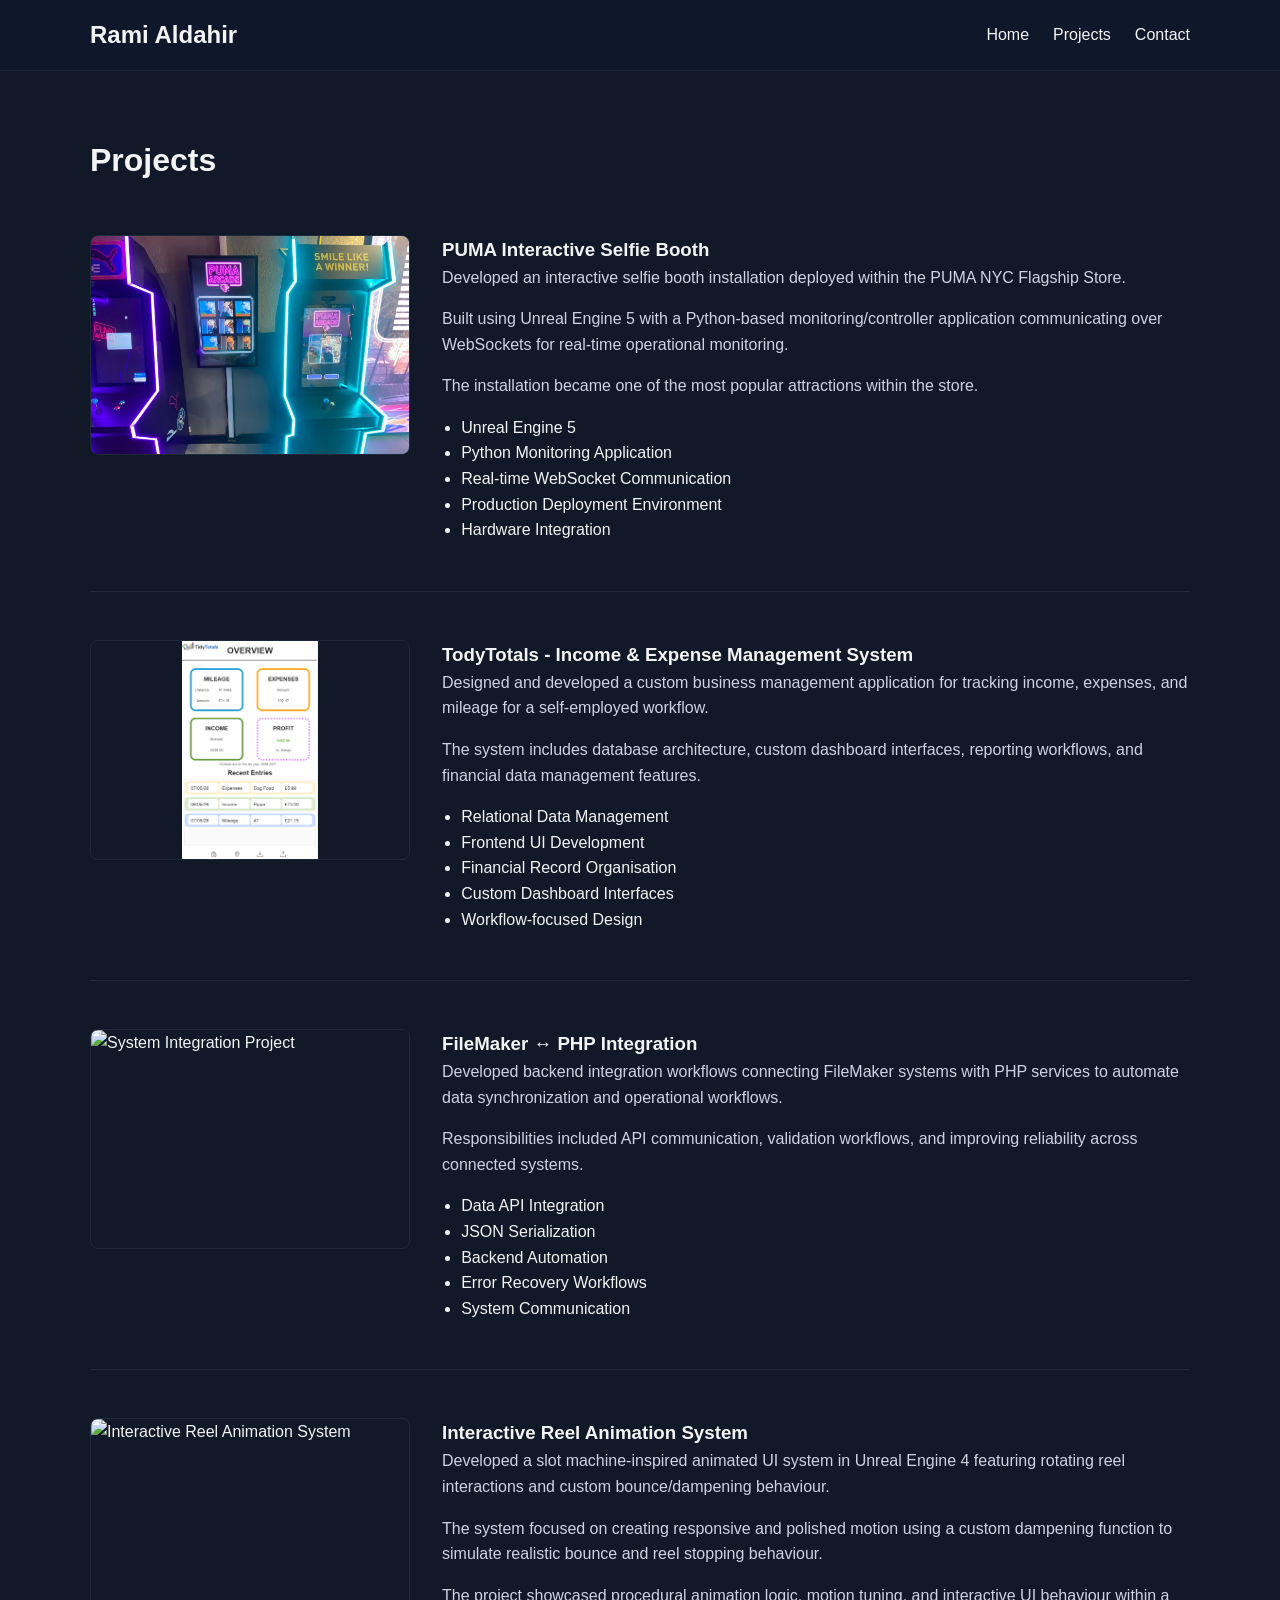
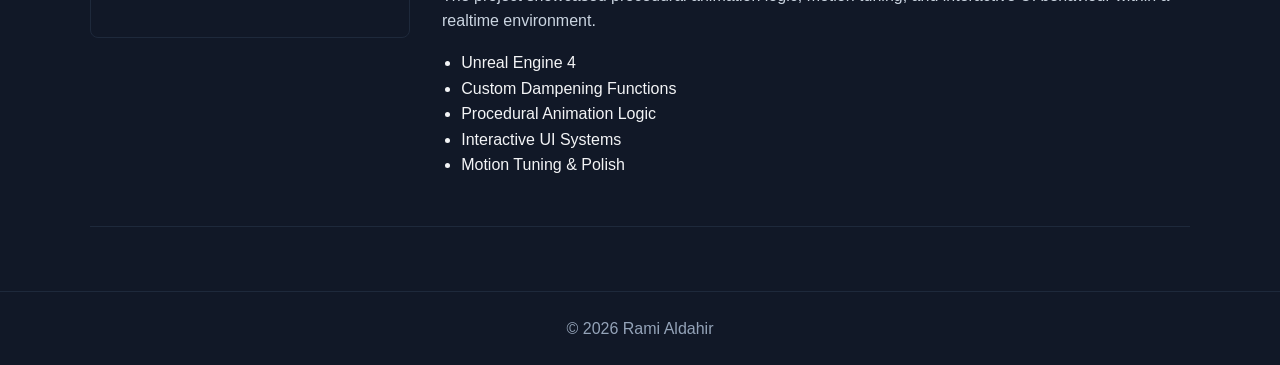
==== projects.html @ 9d865717 "Commit 2 Projects Page n stuff" ====
<!DOCTYPE html>
<html lang="en">
<head>
    <meta charset="UTF-8" />
    <meta name="viewport" content="width=device-width, initial-scale=1.0" />
    <title>Projects | Rami Aldahir</title>
    <link rel="stylesheet" href="style.css" />
</head>
<body>

<header>
    <div class="container nav-container">
        <h1 class="logo">Rami Aldahir</h1>

        <nav>
            <ul class="nav-links">
                <li><a href="index.html">Home</a></li>
                <li><a href="projects.html">Projects</a></li>
                <li><a href="index.html#contact">Contact</a></li>
            </ul>
        </nav>
    </div>
</header>

<main>

<section class="section">
    <div class="container">

        <h2>Projects</h2>

        <div class="project-detail" id="puma-project">

            <img src="images\NYC_SelfieBooth.jpeg" alt="PUMA Interactive Booth" />

            <div>
                <h3>PUMA Interactive Selfie Booth</h3>

                <p>
                    Developed an interactive selfie booth installation deployed within the
                    PUMA NYC Flagship Store.
                </p>

                <p>
                    Built using Unreal Engine 5 with a Python-based monitoring/controller
                    application communicating over WebSockets for real-time operational monitoring.
                </p>

                <p>
                    The installation became one of the most popular attractions within the store.
                </p>

                <ul>
                    <li>Unreal Engine 5</li>
                    <li>Python Monitoring Application</li>
                    <li>Real-time WebSocket Communication</li>
                    <li>Production Deployment Environment</li>
                    <li>Hardware Integration</li>
                </ul>
            </div>

        </div>

        <div class="project-detail" id="finance-project">

            <img class="contain-image" src="images\tidyTotals_dash.png" alt="Finance Management System" />

            <div>
                <h3>TodyTotals - Income & Expense Management System</h3>

                <p>
                    Designed and developed a custom business management application
                    for tracking income, expenses, and mileage for a self-employed workflow.
                </p>

                <p>
                    The system includes database architecture, custom dashboard interfaces,
                    reporting workflows, and financial data management features.
                </p>

                <ul>
                    <li>Relational Data Management</li>
                    <li>Frontend UI Development</li>
                    <li>Financial Record Organisation</li>
                    <li>Custom Dashboard Interfaces</li>
                    <li>Workflow-focused Design</li>
                </ul>
            </div>

        </div>

        <div class="project-detail" id="integration-project">

            <img src="images/integration.jpg" alt="System Integration Project" />

            <div>
                <h3>FileMaker ↔ PHP Integration</h3>

                <p>
                    Developed backend integration workflows connecting FileMaker systems
                    with PHP services to automate data synchronization and operational workflows.
                </p>

                <p>
                    Responsibilities included API communication, validation workflows,
                    and improving reliability across connected systems.
                </p>

                <ul>
                    <li>Data API Integration</li>
                    <li>JSON Serialization</li>
                    <li>Backend Automation</li>
                    <li>Error Recovery Workflows</li>
                    <li>System Communication</li>
                </ul>
            </div>

        </div>

        <div class="project-detail" id="reel-project">

            <img class="contain-image" src="images/slots.gif" alt="Interactive Reel Animation System" />

            <div>
                <h3>Interactive Reel Animation System</h3>

                <p>
                    Developed a slot machine-inspired animated UI system in Unreal Engine 4 featuring rotating reel interactions and custom bounce/dampening behaviour.
                </p>

                <p>
                    The system focused on creating responsive and polished motion using a custom dampening function to simulate realistic bounce and reel stopping behaviour.
                </p>

                <p>
                    The project showcased procedural animation logic, motion tuning, and interactive UI behaviour within a realtime environment.
                </p>

                <ul>
                    <li>Unreal Engine 4</li>
                    <li>Custom Dampening Functions</li>
                    <li>Procedural Animation Logic</li>
                    <li>Interactive UI Systems</li>
                    <li>Motion Tuning & Polish</li>
                </ul>
            </div>

        </div>

    </div>
</section>

</main>

<footer>
    <div class="container">
        <p>© 2026 Rami Aldahir</p>
    </div>
</footer>

<script src="script.js"></script>

</body>
</html>
---- style.css ----
* {
    margin: 0;
    padding: 0;
    box-sizing: border-box;
}

body {
    font-family: Arial, Helvetica, sans-serif;
    line-height: 1.6;
    background-color: #111827;
    color: #f3f4f6;
}

.container {
    width: 90%;
    max-width: 1100px;
    margin: 0 auto;
}
header {
    background-color: #0f172a;
    border-bottom: 1px solid #1e293b;
    position: sticky;
    top: 0;
}

.nav-container {
    display: flex;
    justify-content: space-between;
    align-items: center;
    padding: 1rem 0;
}

.logo {
    font-size: 1.5rem;
}

.nav-links {
    display: flex;
    list-style: none;
    gap: 1.5rem;
}

.nav-links a {
    color: #f3f4f6;
    text-decoration: none;
    transition: opacity 0.2s ease;
}

.nav-links a:hover {
    opacity: 0.7;
}

.hero {
    padding: 6rem 0;
    text-align: center;
}

.hero h2 {
    font-size: 2.5rem;
    margin-bottom: 1rem;
}

.hero p {
    max-width: 700px;
    margin: 0 auto 2rem;
    color: #cbd5e1;
}

.button {
    display: inline-block;
    padding: 0.8rem 1.5rem;
    background-color: #2563eb;
    color: white;
    text-decoration: none;
    border-radius: 6px;
}

.section {
    padding: 4rem 0;
}

.section h2 {
    margin-bottom: 1.5rem;
    font-size: 2rem;
}

.alt-section {
    background-color: #0f172a;
}

.project-grid {
    display: grid;
    grid-template-columns: repeat(auto-fit, minmax(250px, 1fr));
    gap: 1.5rem;
}

.project-card {
    background-color: #111827;
    border: 1px solid #1e293b;
    padding: 1.5rem;
    border-radius: 8px;
}

.project-card h3 {
    margin-bottom: 1rem;
}

.project-card p {
    margin-bottom: 1rem;
    color: #cbd5e1;
}

.project-card ul {
    padding-left: 1.2rem;
}

.skills-list {
    display: flex;
    flex-wrap: wrap;
    gap: 1rem;
}

.skills-list span {
    background-color: #1e293b;
    padding: 0.6rem 1rem;
    border-radius: 999px;
}

.contact-links {
    display: flex;
    gap: 1.5rem;
    margin-top: 1.5rem;
}

.contact-links a {
    color: #60a5fa;
    text-decoration: none;
}

footer {
    border-top: 1px solid #1e293b;
    padding: 1.5rem 0;
    text-align: center;
    color: #94a3b8;
}

.project-link {
    display: inline-block;
    margin-top: 1rem;
    color: #60a5fa;
    text-decoration: none;
    font-weight: bold;
}

.project-link:hover {
    opacity: 0.8;
}

.project-detail {
    display: grid;
    grid-template-columns: 320px 1fr;
    gap: 2rem;
    margin-top: 3rem;
    padding-bottom: 3rem;
    border-bottom: 1px solid #1e293b;
}

.project-detail img {
    width: 100%;
    height: 220px;
    object-fit: cover;
    border-radius: 8px;
    border: 1px solid #1e293b;
}

.contain-image {
    object-fit: contain !important;
}

.project-detail p {
    margin-bottom: 1rem;
    color: #cbd5e1;
}

.project-detail ul {
    padding-left: 1.2rem;
}

@media (max-width: 700px) {
    .project-detail {
        grid-template-columns: 1fr;
    }
}

@media (max-width: 700px) {
    .nav-container {
        flex-direction: column;
        gap: 1rem;
    }

    .nav-links {
        flex-wrap: wrap;
        justify-content: center;
    }

    .hero h2 {
        font-size: 2rem;
    }
}
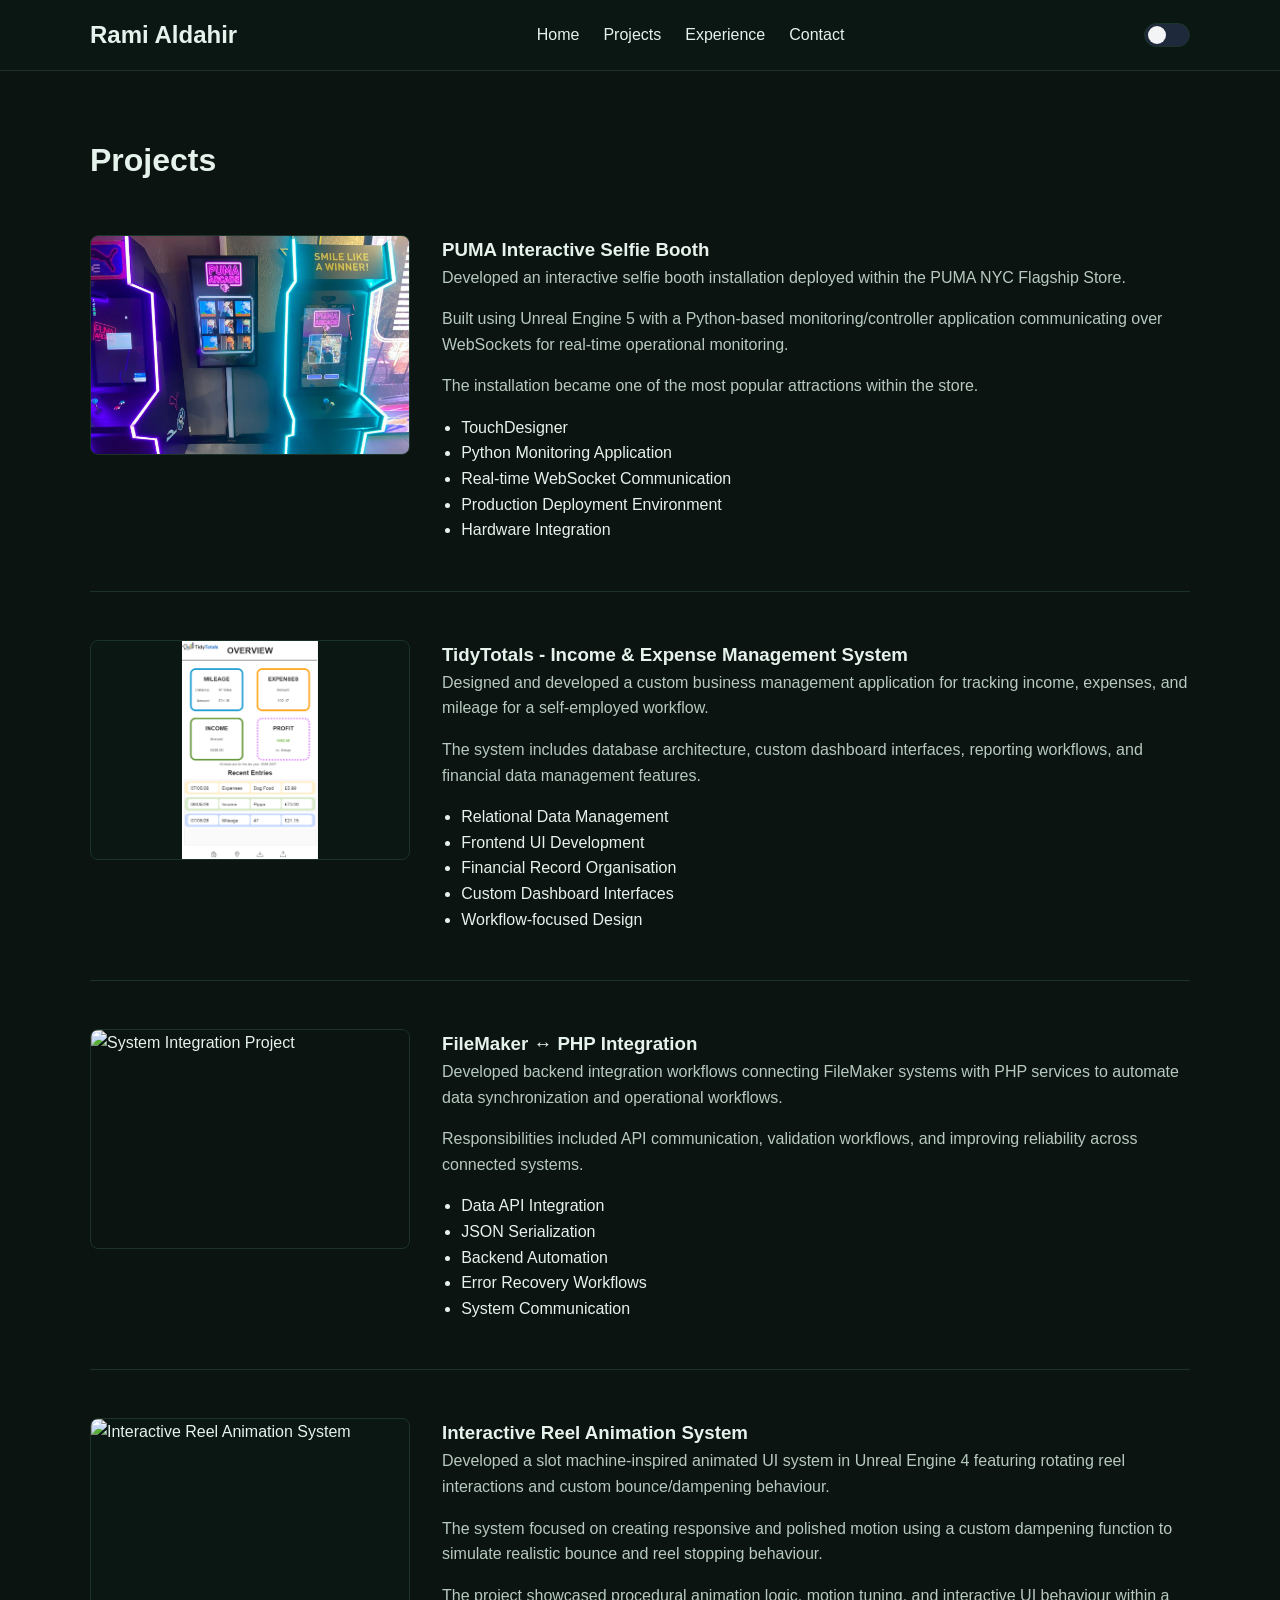
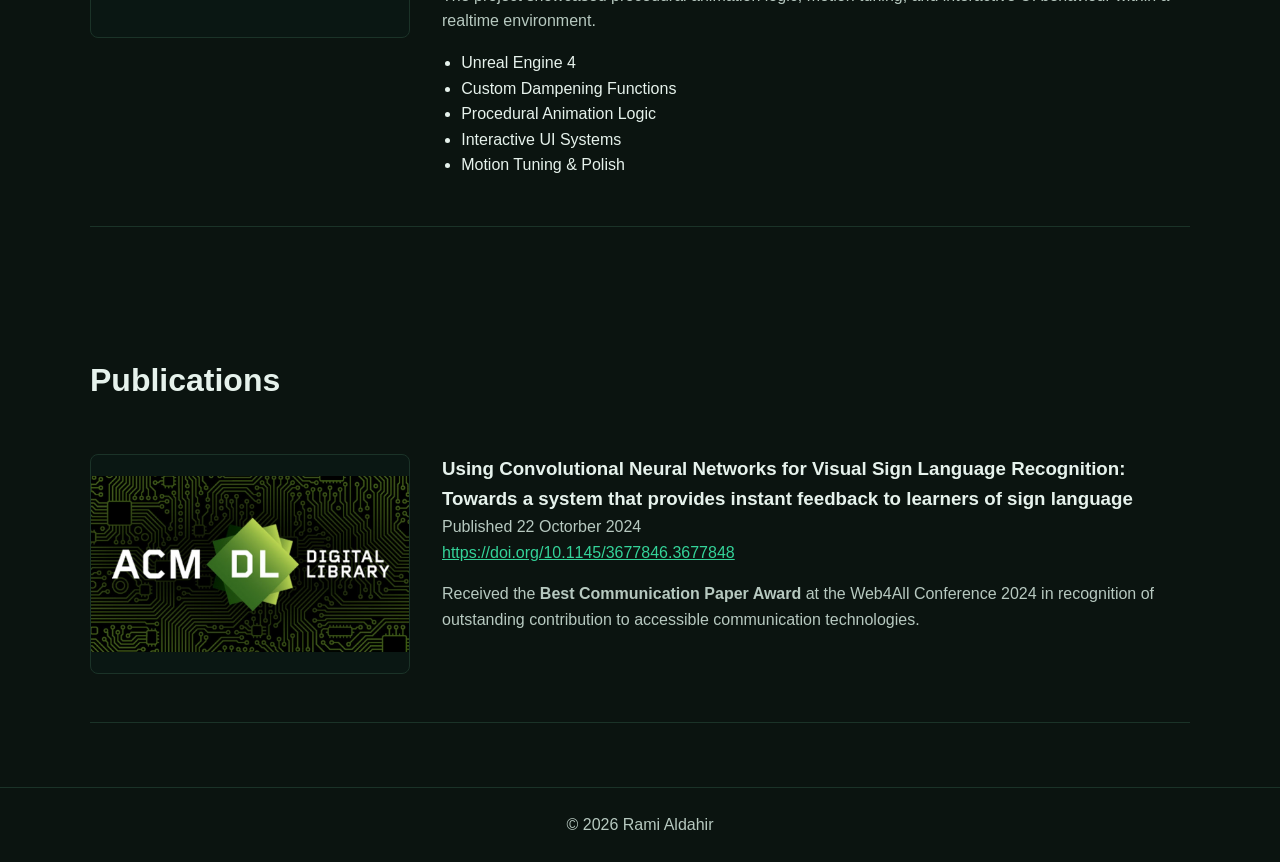
==== commit 8c16e433: "Green!" ====
--- a/projects.html
+++ b/projects.html
@@ -5,6 +5,15 @@
     <meta name="viewport" content="width=device-width, initial-scale=1.0" />
     <title>Projects | Rami Aldahir</title>
     <link rel="stylesheet" href="style.css" />
+    <script>
+        (function () {
+            const savedTheme = localStorage.getItem("theme");
+
+            if (savedTheme === "light") {
+                document.documentElement.classList.add("light");
+            }
+        })();
+    </script>
 </head>
 <body>
 
@@ -16,9 +25,14 @@
             <ul class="nav-links">
                 <li><a href="index.html">Home</a></li>
                 <li><a href="projects.html">Projects</a></li>
+                <li><a href="index.html#experience">Experience</a></li>
                 <li><a href="index.html#contact">Contact</a></li>
             </ul>
         </nav>
+        <label class="theme-switch">
+            <input type="checkbox" id="themeToggle">
+            <span class="slider"></span>
+        </label>
     </div>
 </header>
 
@@ -51,7 +65,7 @@
                 </p>
 
                 <ul>
-                    <li>Unreal Engine 5</li>
+                    <li>TouchDesigner</li>
                     <li>Python Monitoring Application</li>
                     <li>Real-time WebSocket Communication</li>
                     <li>Production Deployment Environment</li>
@@ -66,7 +80,7 @@
             <img class="contain-image" src="images\tidyTotals_dash.png" alt="Finance Management System" />
 
             <div>
-                <h3>TodyTotals - Income & Expense Management System</h3>
+                <h3>TidyTotals - Income & Expense Management System</h3>
 
                 <p>
                     Designed and developed a custom business management application
@@ -150,6 +164,35 @@
     </div>
 </section>
 
+<section class="section">
+    <div class="container">
+
+        <h2>Publications</h2>
+
+        <div class="project-detail" id="publication">
+
+            <img class="contain-image" src="images\acm_logo.png" alt="Finance Management System" />
+
+            <div>
+                <h3>Using Convolutional Neural Networks for Visual Sign Language Recognition: Towards a system that provides instant feedback to learners of sign language</h3>
+
+                <p>
+                    Published 22 Octorber 2024
+                    <br>
+                    <a class="publication" href="https://doi.org/10.1145/3677846.3677848" target="_blank">https://doi.org/10.1145/3677846.3677848</a>
+                </p>
+
+                <p>
+                    Received the <strong>Best Communication Paper Award</strong> at the Web4All Conference 2024 in recognition of outstanding contribution to accessible communication technologies.
+                </p>
+
+            </div>
+
+        </div>
+
+    </div>
+</section>
+
 </main>
 
 <footer>
--- a/style.css
+++ b/style.css
@@ -1,3 +1,38 @@
+:root {
+    /* Dark mode (deep green/tech aesthetic) */
+    --bg: #0b1410;
+    --text: #e6f2ec;
+    --muted: #b7c9c0;
+
+    --card: #0f1f18;
+    --header: #0a1713;
+
+    --border: #1b3328;
+
+    --accent: #16a34a;
+    --accent-soft: #34d399;
+
+    --skill-bg: #152a21;
+}
+
+/* LIGHT MODE */
+html.light {
+    --bg: #f1f7f4;
+    --text: #0f1f18;
+    --muted: #3f5a4d;
+
+    --card: #ffffff;
+    --header: #ffffff;
+
+    --border: #d6e3dc;
+
+    --accent: #16a34a;
+    --accent-soft: #16a34a;
+
+    --skill-bg: #e3efe8;
+}
+
+/* GLOBAL RESET */
 * {
     margin: 0;
     padding: 0;
@@ -7,20 +42,26 @@
 body {
     font-family: Arial, Helvetica, sans-serif;
     line-height: 1.6;
-    background-color: #111827;
-    color: #f3f4f6;
-}
-
+    background-color: var(--bg);
+    color: var(--text);
+    transition: background-color 0.3s ease, color 0.3s ease;
+}
+
+/* CONTAINER */
 .container {
     width: 90%;
     max-width: 1100px;
     margin: 0 auto;
 }
+
+/* HEADER */
 header {
-    background-color: #0f172a;
-    border-bottom: 1px solid #1e293b;
+    background-color: var(--header);
+    border-bottom: 1px solid var(--border);
     position: sticky;
     top: 0;
+    z-index: 100;
+    transition: background-color 0.3s ease;
 }
 
 .nav-container {
@@ -34,6 +75,7 @@
     font-size: 1.5rem;
 }
 
+/* NAV */
 .nav-links {
     display: flex;
     list-style: none;
@@ -41,7 +83,7 @@
 }
 
 .nav-links a {
-    color: #f3f4f6;
+    color: var(--text);
     text-decoration: none;
     transition: opacity 0.2s ease;
 }
@@ -50,6 +92,7 @@
     opacity: 0.7;
 }
 
+/* HERO */
 .hero {
     padding: 6rem 0;
     text-align: center;
@@ -63,18 +106,20 @@
 .hero p {
     max-width: 700px;
     margin: 0 auto 2rem;
-    color: #cbd5e1;
-}
-
+    color: var(--muted);
+}
+
+/* BUTTON */
 .button {
     display: inline-block;
     padding: 0.8rem 1.5rem;
-    background-color: #2563eb;
+    background-color: var(--accent);
     color: white;
     text-decoration: none;
     border-radius: 6px;
 }
 
+/* SECTIONS */
 .section {
     padding: 4rem 0;
 }
@@ -85,18 +130,20 @@
 }
 
 .alt-section {
-    background-color: #0f172a;
-}
-
+    background-color: var(--header);
+}
+
+/* PROJECT GRID */
 .project-grid {
     display: grid;
     grid-template-columns: repeat(auto-fit, minmax(250px, 1fr));
     gap: 1.5rem;
 }
 
+/* PROJECT CARD */
 .project-card {
-    background-color: #111827;
-    border: 1px solid #1e293b;
+    background-color: var(--card);
+    border: 1px solid var(--border);
     padding: 1.5rem;
     border-radius: 8px;
 }
@@ -107,47 +154,18 @@
 
 .project-card p {
     margin-bottom: 1rem;
-    color: #cbd5e1;
+    color: var(--muted);
 }
 
 .project-card ul {
     padding-left: 1.2rem;
 }
 
-.skills-list {
-    display: flex;
-    flex-wrap: wrap;
-    gap: 1rem;
-}
-
-.skills-list span {
-    background-color: #1e293b;
-    padding: 0.6rem 1rem;
-    border-radius: 999px;
-}
-
-.contact-links {
-    display: flex;
-    gap: 1.5rem;
-    margin-top: 1.5rem;
-}
-
-.contact-links a {
-    color: #60a5fa;
-    text-decoration: none;
-}
-
-footer {
-    border-top: 1px solid #1e293b;
-    padding: 1.5rem 0;
-    text-align: center;
-    color: #94a3b8;
-}
-
+/* PROJECT LINK */
 .project-link {
     display: inline-block;
     margin-top: 1rem;
-    color: #60a5fa;
+    color: var(--accent-soft);
     text-decoration: none;
     font-weight: bold;
 }
@@ -156,13 +174,14 @@
     opacity: 0.8;
 }
 
+/* PROJECT DETAIL PAGE */
 .project-detail {
     display: grid;
     grid-template-columns: 320px 1fr;
     gap: 2rem;
     margin-top: 3rem;
     padding-bottom: 3rem;
-    border-bottom: 1px solid #1e293b;
+    border-bottom: 1px solid var(--border);
 }
 
 .project-detail img {
@@ -170,29 +189,118 @@
     height: 220px;
     object-fit: cover;
     border-radius: 8px;
-    border: 1px solid #1e293b;
-}
-
+    border: 1px solid var(--border);
+}
+
+.project-detail p {
+    margin-bottom: 1rem;
+    color: var(--muted);
+}
+
+.project-detail ul {
+    padding-left: 1.2rem;
+}
+
+/* FORCE CONTAIN IMAGE (GIF FIX) */
 .contain-image {
     object-fit: contain !important;
-}
-
-.project-detail p {
-    margin-bottom: 1rem;
-    color: #cbd5e1;
-}
-
-.project-detail ul {
-    padding-left: 1.2rem;
-}
-
+    background-color: var(--header);
+}
+
+/* PUBLICATION LINK */
+.publication {
+    color: var(--accent-soft);
+}
+
+/* SKILLS */
+.skills-list {
+    display: flex;
+    flex-wrap: wrap;
+    gap: 1rem;
+}
+
+.skills-list span {
+    background-color: var(--skill-bg);
+    padding: 0.6rem 1rem;
+    border-radius: 999px;
+}
+
+/* CONTACT */
+.contact-links {
+    display: flex;
+    gap: 1.5rem;
+    margin-top: 1.5rem;
+}
+
+.contact-links a {
+    color: var(--accent-soft);
+    text-decoration: none;
+}
+
+.theme-switch {
+    position: relative;
+    display: inline-block;
+    width: 46px;
+    height: 24px;
+}
+
+/* Hide checkbox */
+.theme-switch input {
+    opacity: 0;
+    width: 0;
+    height: 0;
+}
+
+/* Track */
+.slider {
+    position: absolute;
+    cursor: pointer;
+    top: 0;
+    left: 0;
+    right: 0;
+    bottom: 0;
+    background-color: #1e293b;
+    /* transition: 0.1s; */
+    border-radius: 34px;
+    border: 1px solid var(--border);
+}
+
+/* Knob */
+.slider:before {
+    position: absolute;
+    content: "";
+    height: 18px;
+    width: 18px;
+    left: 3px;
+    bottom: 2.5px;
+    background-color: #f3f4f6;
+    transition: 0.3s;
+    border-radius: 50%;
+}
+
+/* Checked state */
+.theme-switch input:checked + .slider {
+    background-color: #34d399;
+}
+
+.theme-switch input:checked + .slider:before {
+    transform: translateX(22px);
+}
+
+/* FOOTER */
+footer {
+    border-top: 1px solid var(--border);
+    padding: 1.5rem 0;
+    text-align: center;
+    color: var(--muted);
+}
+
+/* RESPONSIVE */
 @media (max-width: 700px) {
     .project-detail {
         grid-template-columns: 1fr;
     }
-}
-
-@media (max-width: 700px) {
+
     .nav-container {
         flex-direction: column;
         gap: 1rem;
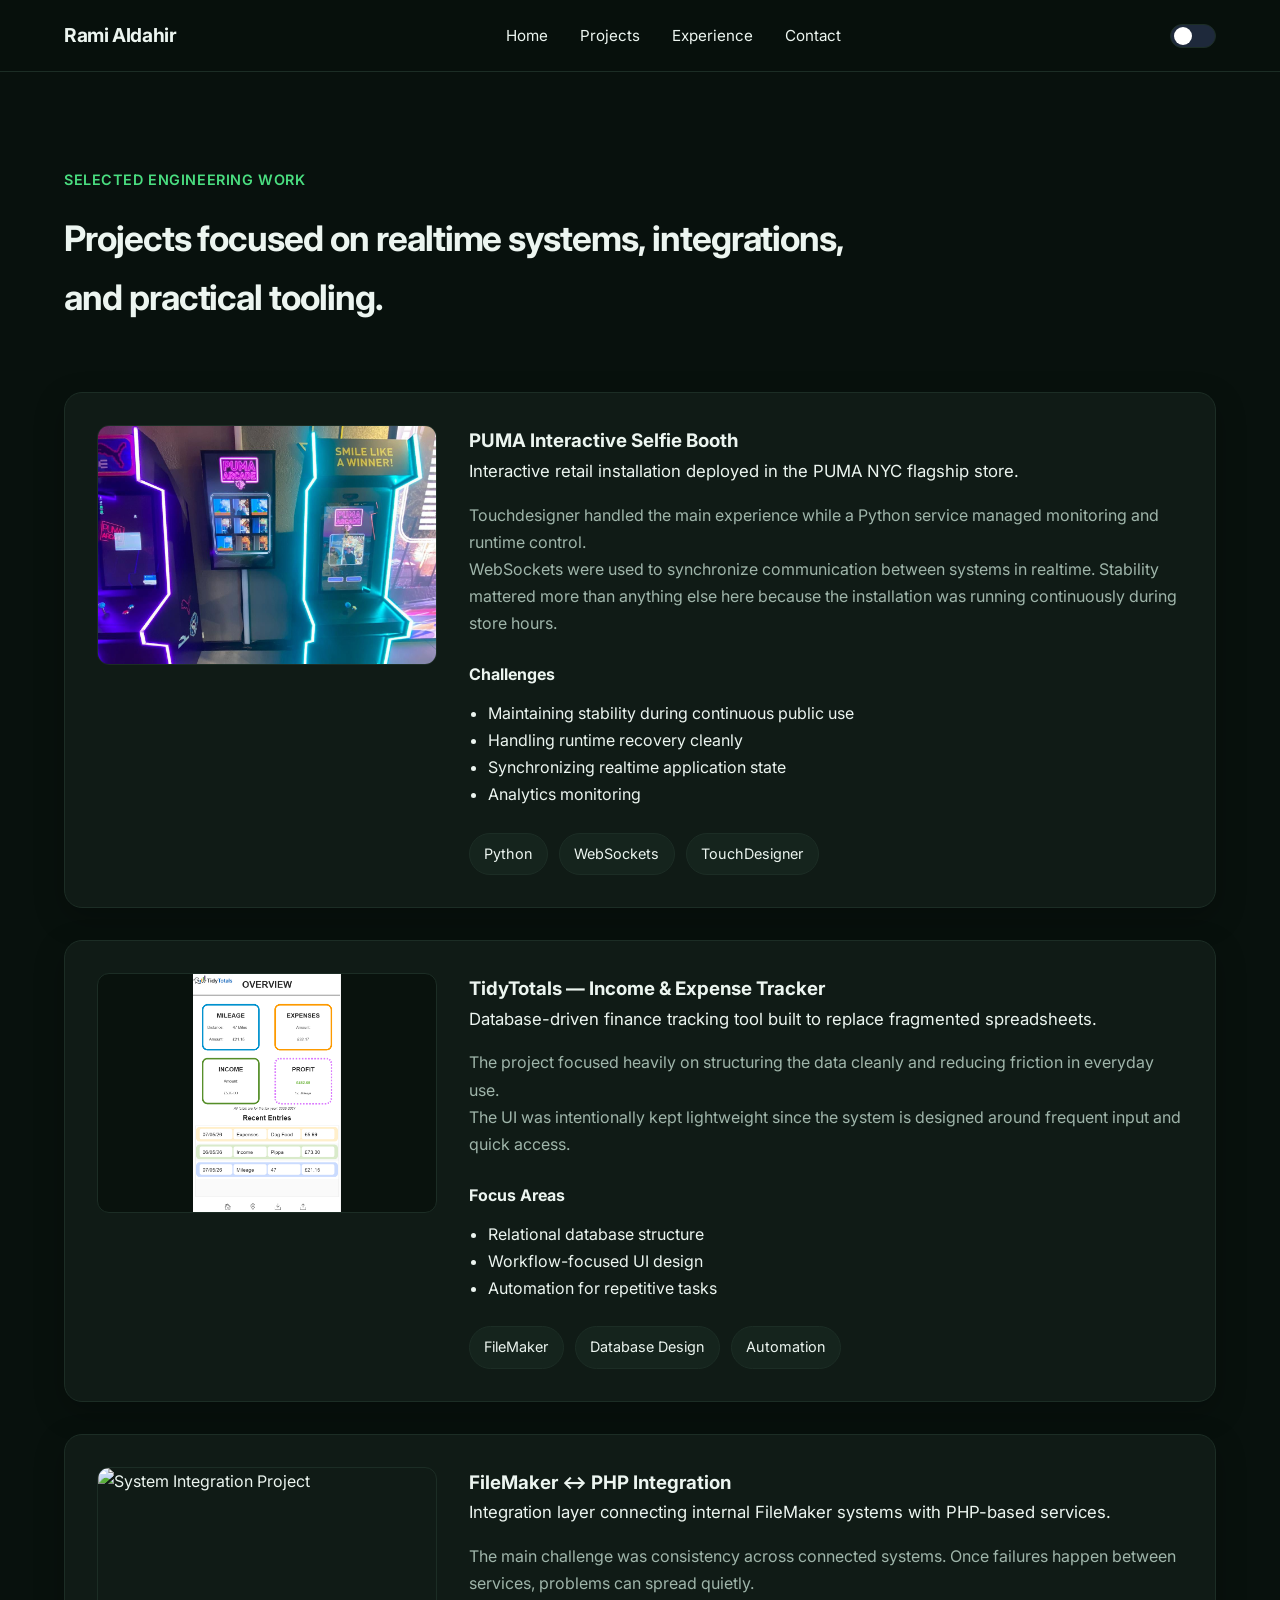
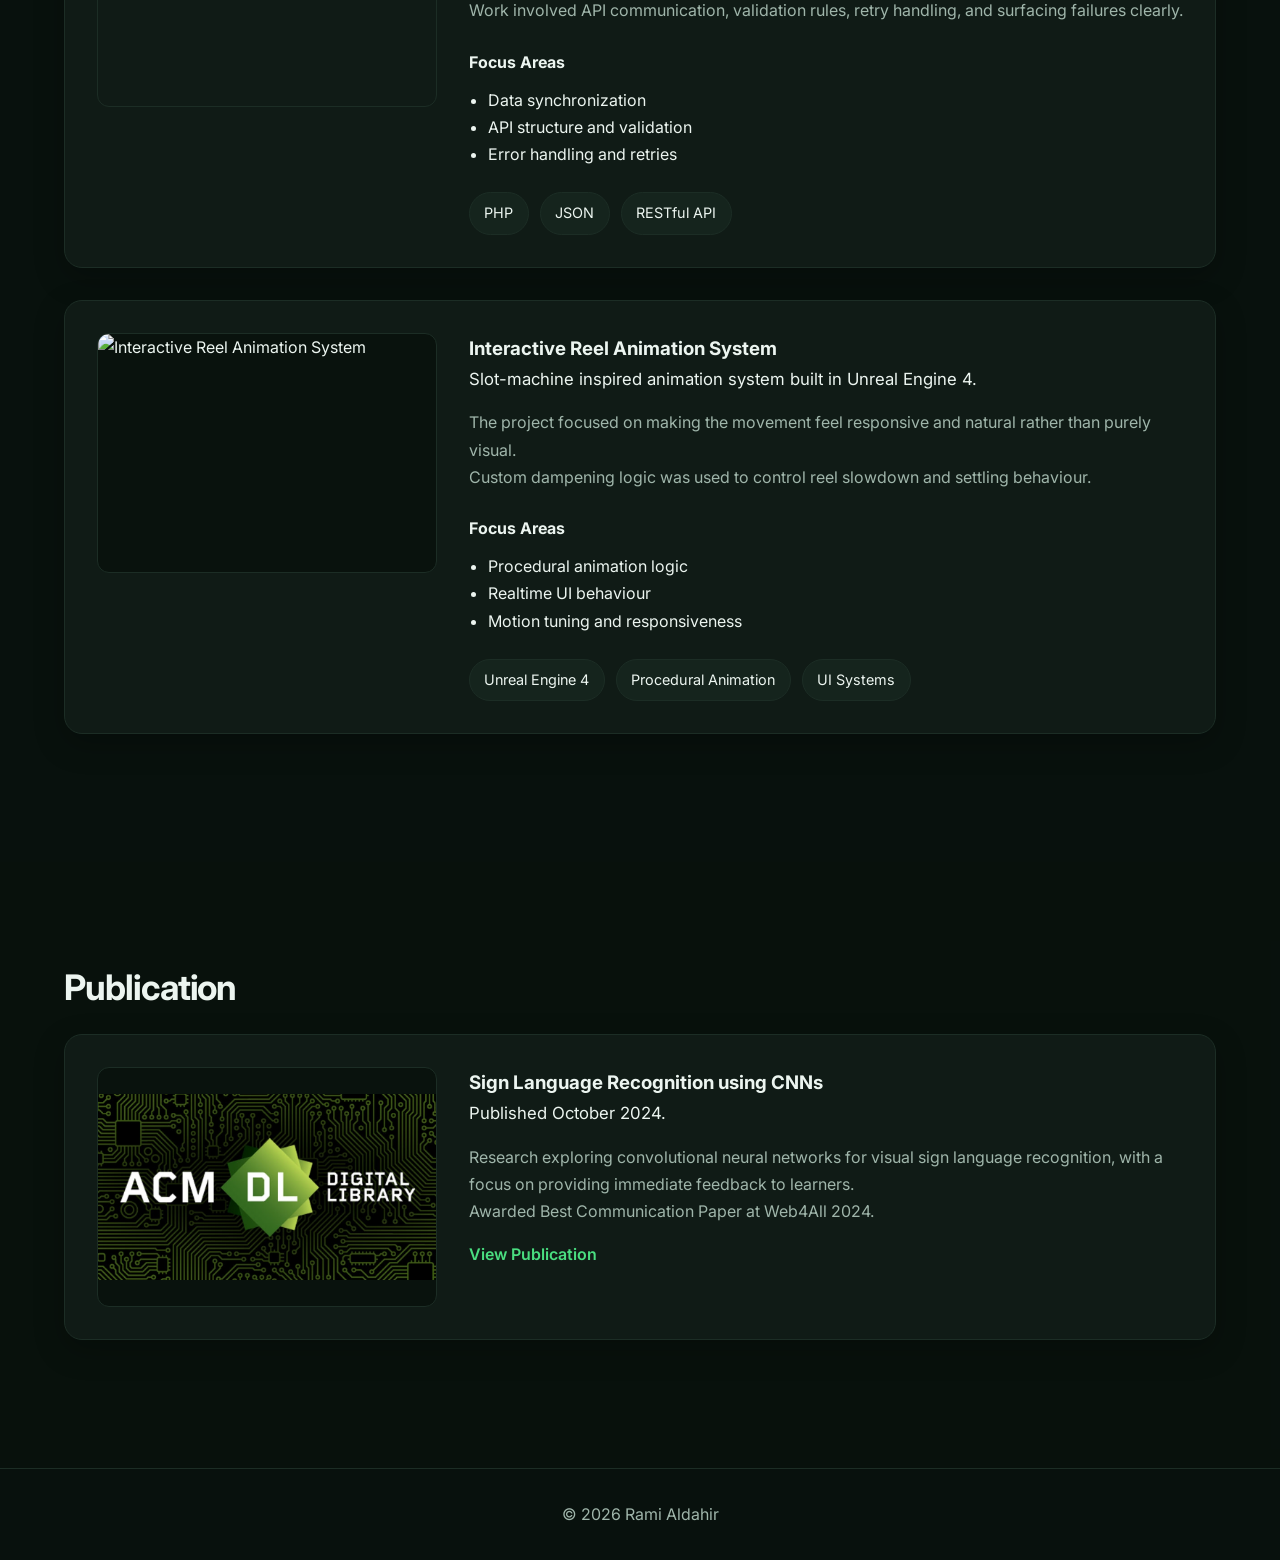
==== commit eb57f69f: "V3 Refined look of the pages based on Lunas feedback. Edited some text. Added image for PHP<-> FM (c" ====
--- a/projects.html
+++ b/projects.html
@@ -3,8 +3,15 @@
 <head>
     <meta charset="UTF-8" />
     <meta name="viewport" content="width=device-width, initial-scale=1.0" />
+
     <title>Projects | Rami Aldahir</title>
+
+    <link rel="preconnect" href="https://fonts.googleapis.com">
+    <link rel="preconnect" href="https://fonts.gstatic.com" crossorigin>
+    <link href="https://fonts.googleapis.com/css2?family=Inter:wght@400;500;600;700;800&display=swap" rel="stylesheet">
+
     <link rel="stylesheet" href="style.css" />
+
     <script>
         (function () {
             const savedTheme = localStorage.getItem("theme");
@@ -15,10 +22,12 @@
         })();
     </script>
 </head>
+
 <body>
 
 <header>
     <div class="container nav-container">
+
         <h1 class="logo">Rami Aldahir</h1>
 
         <nav>
@@ -29,10 +38,12 @@
                 <li><a href="index.html#contact">Contact</a></li>
             </ul>
         </nav>
+
         <label class="theme-switch">
             <input type="checkbox" id="themeToggle">
             <span class="slider"></span>
         </label>
+
     </div>
 </header>
 
@@ -41,96 +52,141 @@
 <section class="section">
     <div class="container">
 
-        <h2>Projects</h2>
-
+        <div class="projects-hero">
+            <p class="hero-tag">Selected Engineering Work</p>
+
+            <h2>
+                Projects focused on realtime systems,
+                integrations, and practical tooling.
+            </h2>
+        </div>
+
+        <!-- PUMA -->
         <div class="project-detail" id="puma-project">
 
-            <img src="images\NYC_SelfieBooth.jpeg" alt="PUMA Interactive Booth" />
+            <img src="images/NYC_SelfieBooth.jpeg" alt="PUMA Interactive Booth" />
 
             <div>
                 <h3>PUMA Interactive Selfie Booth</h3>
 
-                <p>
-                    Developed an interactive selfie booth installation deployed within the
-                    PUMA NYC Flagship Store.
-                </p>
-
-                <p>
-                    Built using Unreal Engine 5 with a Python-based monitoring/controller
-                    application communicating over WebSockets for real-time operational monitoring.
-                </p>
-
-                <p>
-                    The installation became one of the most popular attractions within the store.
-                </p>
-
-                <ul>
-                    <li>TouchDesigner</li>
-                    <li>Python Monitoring Application</li>
-                    <li>Real-time WebSocket Communication</li>
-                    <li>Production Deployment Environment</li>
-                    <li>Hardware Integration</li>
-                </ul>
-            </div>
-
-        </div>
-
+                <p class="project-summary">
+                    Interactive retail installation deployed in the PUMA NYC flagship store.
+                </p>
+
+                <p>
+                    Touchdesigner handled the main experience while a Python service
+                    managed monitoring and runtime control.
+                </p>
+
+                <p>
+                    WebSockets were used to synchronize communication between systems in realtime.
+                    Stability mattered more than anything else here because the installation
+                    was running continuously during store hours.
+                </p>
+
+                <div class="detail-block">
+                    <h4>Challenges</h4>
+
+                    <ul>
+                        <li>Maintaining stability during continuous public use</li>
+                        <li>Handling runtime recovery cleanly</li>
+                        <li>Synchronizing realtime application state</li>
+                        <li>Analytics monitoring</li>
+                    </ul>
+                </div>
+
+                <div class="tech-list detail-tech-list">
+                    <span>Python</span>
+                    <span>WebSockets</span>
+                    <span>TouchDesigner</span>
+                </div>
+            </div>
+
+        </div>
+
+        <!-- FINANCE -->
         <div class="project-detail" id="finance-project">
 
-            <img class="contain-image" src="images\tidyTotals_dash.png" alt="Finance Management System" />
-
-            <div>
-                <h3>TidyTotals - Income & Expense Management System</h3>
-
-                <p>
-                    Designed and developed a custom business management application
-                    for tracking income, expenses, and mileage for a self-employed workflow.
-                </p>
-
-                <p>
-                    The system includes database architecture, custom dashboard interfaces,
-                    reporting workflows, and financial data management features.
-                </p>
-
-                <ul>
-                    <li>Relational Data Management</li>
-                    <li>Frontend UI Development</li>
-                    <li>Financial Record Organisation</li>
-                    <li>Custom Dashboard Interfaces</li>
-                    <li>Workflow-focused Design</li>
-                </ul>
-            </div>
-
-        </div>
-
+            <img class="contain-image" src="images/tidyTotals_dash.png" alt="Finance Management System" />
+
+            <div>
+                <h3>TidyTotals — Income & Expense Tracker</h3>
+
+                <p class="project-summary">
+                    Database-driven finance tracking tool built to replace fragmented spreadsheets.
+                </p>
+
+                <p>
+                    The project focused heavily on structuring the data cleanly and reducing friction
+                    in everyday use.
+                </p>
+
+                <p>
+                    The UI was intentionally kept lightweight since the system is designed around
+                    frequent input and quick access.
+                </p>
+
+                <div class="detail-block">
+                    <h4>Focus Areas</h4>
+
+                    <ul>
+                        <li>Relational database structure</li>
+                        <li>Workflow-focused UI design</li>
+                        <li>Automation for repetitive tasks</li>
+                    </ul>
+                </div>
+
+                <div class="tech-list detail-tech-list">
+                    <span>FileMaker</span>
+                    <span>Database Design</span>
+                    <span>Automation</span>
+                </div>
+            </div>
+
+        </div>
+
+        <!-- INTEGRATION -->
         <div class="project-detail" id="integration-project">
 
-            <img src="images/integration.jpg" alt="System Integration Project" />
+            <img src="images/FM-PHP.jpg" alt="System Integration Project" />
 
             <div>
                 <h3>FileMaker ↔ PHP Integration</h3>
 
-                <p>
-                    Developed backend integration workflows connecting FileMaker systems
-                    with PHP services to automate data synchronization and operational workflows.
-                </p>
-
-                <p>
-                    Responsibilities included API communication, validation workflows,
-                    and improving reliability across connected systems.
-                </p>
-
-                <ul>
-                    <li>Data API Integration</li>
-                    <li>JSON Serialization</li>
-                    <li>Backend Automation</li>
-                    <li>Error Recovery Workflows</li>
-                    <li>System Communication</li>
-                </ul>
-            </div>
-
-        </div>
-
+                <p class="project-summary">
+                    Integration layer connecting internal FileMaker systems with PHP-based services.
+                </p>
+
+                <p>
+                    The main challenge was consistency across connected systems.
+                    Once failures happen between services, problems can spread quietly.
+                </p>
+
+                <p>
+                    Work involved API communication, validation rules,
+                    retry handling, and surfacing failures clearly.
+                </p>
+
+                <div class="detail-block">
+                    <h4>Focus Areas</h4>
+
+                    <ul>
+                        <li>Data synchronization</li>
+                        <li>API structure and validation</li>
+                        <li>Error handling and retries</li>
+                    </ul>
+                </div>
+
+                <div class="tech-list detail-tech-list">
+                    <span>PHP</span>
+                    <span>JSON</span>
+                    <span>RESTful API</span>
+                </div>
+            </div>
+
+        </div>
+
+        <!-- REEL -->
         <div class="project-detail" id="reel-project">
 
             <img class="contain-image" src="images/slots.gif" alt="Interactive Reel Animation System" />
@@ -138,25 +194,34 @@
             <div>
                 <h3>Interactive Reel Animation System</h3>
 
-                <p>
-                    Developed a slot machine-inspired animated UI system in Unreal Engine 4 featuring rotating reel interactions and custom bounce/dampening behaviour.
-                </p>
-
-                <p>
-                    The system focused on creating responsive and polished motion using a custom dampening function to simulate realistic bounce and reel stopping behaviour.
-                </p>
-
-                <p>
-                    The project showcased procedural animation logic, motion tuning, and interactive UI behaviour within a realtime environment.
-                </p>
-
-                <ul>
-                    <li>Unreal Engine 4</li>
-                    <li>Custom Dampening Functions</li>
-                    <li>Procedural Animation Logic</li>
-                    <li>Interactive UI Systems</li>
-                    <li>Motion Tuning & Polish</li>
-                </ul>
+                <p class="project-summary">
+                    Slot-machine inspired animation system built in Unreal Engine 4.
+                </p>
+
+                <p>
+                    The project focused on making the movement feel responsive and natural
+                    rather than purely visual.
+                </p>
+
+                <p>
+                    Custom dampening logic was used to control reel slowdown and settling behaviour.
+                </p>
+
+                <div class="detail-block">
+                    <h4>Focus Areas</h4>
+
+                    <ul>
+                        <li>Procedural animation logic</li>
+                        <li>Realtime UI behaviour</li>
+                        <li>Motion tuning and responsiveness</li>
+                    </ul>
+                </div>
+
+                <div class="tech-list detail-tech-list">
+                    <span>Unreal Engine 4</span>
+                    <span>Procedural Animation</span>
+                    <span>UI Systems</span>
+                </div>
             </div>
 
         </div>
@@ -164,27 +229,33 @@
     </div>
 </section>
 
-<section class="section">
+<!-- PUBLICATION -->
+<section class="section alt-section">
     <div class="container">
 
-        <h2>Publications</h2>
-
-        <div class="project-detail" id="publication">
-
-            <img class="contain-image" src="images\acm_logo.png" alt="Finance Management System" />
-
-            <div>
-                <h3>Using Convolutional Neural Networks for Visual Sign Language Recognition: Towards a system that provides instant feedback to learners of sign language</h3>
-
-                <p>
-                    Published 22 Octorber 2024
-                    <br>
-                    <a class="publication" href="https://doi.org/10.1145/3677846.3677848" target="_blank">https://doi.org/10.1145/3677846.3677848</a>
-                </p>
-
-                <p>
-                    Received the <strong>Best Communication Paper Award</strong> at the Web4All Conference 2024 in recognition of outstanding contribution to accessible communication technologies.
-                </p>
+        <h2>Publication</h2>
+
+        <div class="project-detail publication-card" id="publication">
+
+            <img class="contain-image" src="images/acm_logo.png" alt="ACM Logo" />
+
+            <div>
+                <h3>Sign Language Recognition using CNNs</h3>
+
+                <p class="project-summary">
+                    Published October 2024.
+                </p>
+
+                <p>
+                    Research exploring convolutional neural networks for visual sign language recognition,
+                    with a focus on providing immediate feedback to learners.
+                </p>
+
+                <p>
+                    Awarded Best Communication Paper at Web4All 2024.
+                </p>
+
+                <a class="publication" href="https://doi.org/10.1145/3677846.3677848" target="_blank"> View Publication </a>
 
             </div>
 
--- a/style.css
+++ b/style.css
@@ -1,90 +1,101 @@
 :root {
-    /* Dark mode (deep green/tech aesthetic) */
-    --bg: #0b1410;
-    --text: #e6f2ec;
-    --muted: #b7c9c0;
-
-    --card: #0f1f18;
-    --header: #0a1713;
-
-    --border: #1b3328;
+    --bg: #08110d;
+    --text: #ecf5f0;
+    --muted: #9fb5aa;
+
+    --card: #101b16;
+    --header: rgba(8, 17, 13, 0.9);
+
+    --border: #1c2d25;
 
     --accent: #16a34a;
-    --accent-soft: #34d399;
-
-    --skill-bg: #152a21;
-}
-
-/* LIGHT MODE */
+    --accent-soft: #4ade80;
+
+    --skill-bg: #15241d;
+
+    --shadow: 0 10px 30px rgba(0,0,0,0.25);
+}
+
 html.light {
-    --bg: #f1f7f4;
-    --text: #0f1f18;
-    --muted: #3f5a4d;
+    --bg: #f4f8f5;
+    --text: #102019;
+    --muted: #51675d;
 
     --card: #ffffff;
-    --header: #ffffff;
-
-    --border: #d6e3dc;
+    --header: rgba(255,255,255,0.9);
+
+    --border: #d8e4dd;
 
     --accent: #16a34a;
     --accent-soft: #16a34a;
 
-    --skill-bg: #e3efe8;
-}
-
-/* GLOBAL RESET */
+    --skill-bg: #e6efe9;
+
+    --shadow: 0 10px 25px rgba(0,0,0,0.06);
+}
+
 * {
     margin: 0;
     padding: 0;
     box-sizing: border-box;
 }
 
+html {
+    scroll-behavior: smooth;
+}
+
 body {
-    font-family: Arial, Helvetica, sans-serif;
-    line-height: 1.6;
+    font-family: 'Inter', system-ui, sans-serif;
+    line-height: 1.7;
     background-color: var(--bg);
     color: var(--text);
     transition: background-color 0.3s ease, color 0.3s ease;
 }
 
-/* CONTAINER */
 .container {
     width: 90%;
-    max-width: 1100px;
+    max-width: 1180px;
     margin: 0 auto;
 }
 
-/* HEADER */
+.narrow-section {
+    max-width: 760px;
+}
+
 header {
-    background-color: var(--header);
-    border-bottom: 1px solid var(--border);
     position: sticky;
     top: 0;
     z-index: 100;
-    transition: background-color 0.3s ease;
+
+    background: var(--header);
+    backdrop-filter: blur(10px);
+
+    border-bottom: 1px solid var(--border);
 }
 
 .nav-container {
     display: flex;
     justify-content: space-between;
     align-items: center;
-    padding: 1rem 0;
+    padding: 1.2rem 0;
 }
 
 .logo {
-    font-size: 1.5rem;
-}
-
-/* NAV */
+    font-size: 1.2rem;
+    font-weight: 700;
+    letter-spacing: -0.02em;
+}
+
 .nav-links {
     display: flex;
     list-style: none;
-    gap: 1.5rem;
+    gap: 2rem;
 }
 
 .nav-links a {
+    text-decoration: none;
     color: var(--text);
-    text-decoration: none;
+    font-size: 0.95rem;
     transition: opacity 0.2s ease;
 }
 
@@ -92,140 +103,277 @@
     opacity: 0.7;
 }
 
-/* HERO */
 .hero {
+    padding: 8rem 0 7rem;
+}
+
+.hero-content {
+    max-width: 920px;
+}
+
+.hero-tag {
+    color: var(--accent-soft);
+    font-size: 0.9rem;
+    font-weight: 600;
+    margin-bottom: 1rem;
+    letter-spacing: 0.04em;
+    text-transform: uppercase;
+}
+
+.hero h2 {
+    font-size: clamp(2.8rem, 7vw, 5rem);
+    line-height: 1.05;
+    letter-spacing: -0.04em;
+    margin-bottom: 1.5rem;
+    max-width: 900px;
+}
+
+.hero-description {
+    max-width: 700px;
+    color: var(--muted);
+    font-size: 1.15rem;
+    margin-bottom: 2.5rem;
+}
+
+.hero-buttons {
+    display: flex;
+    gap: 1rem;
+    flex-wrap: wrap;
+}
+
+.button {
+    display: inline-flex;
+    align-items: center;
+    justify-content: center;
+
+    padding: 0.9rem 1.5rem;
+
+    background: var(--accent);
+    color: white;
+
+    text-decoration: none;
+    border-radius: 10px;
+
+    font-weight: 600;
+
+    transition:
+        transform 0.2s ease,
+        opacity 0.2s ease;
+}
+
+.button:hover {
+    transform: translateY(-2px);
+}
+
+.secondary-button {
+    background: transparent;
+    border: 1px solid var(--border);
+    color: var(--text);
+}
+
+.section {
     padding: 6rem 0;
-    text-align: center;
-}
-
-.hero h2 {
-    font-size: 2.5rem;
-    margin-bottom: 1rem;
-}
-
-.hero p {
-    max-width: 700px;
-    margin: 0 auto 2rem;
-    color: var(--muted);
-}
-
-/* BUTTON */
-.button {
-    display: inline-block;
-    padding: 0.8rem 1.5rem;
-    background-color: var(--accent);
-    color: white;
-    text-decoration: none;
-    border-radius: 6px;
-}
-
-/* SECTIONS */
-.section {
-    padding: 4rem 0;
-}
-
-.section h2 {
-    margin-bottom: 1.5rem;
-    font-size: 2rem;
 }
 
 .alt-section {
     background-color: var(--header);
 }
 
-/* PROJECT GRID */
+.section-heading {
+    display: flex;
+    justify-content: space-between;
+    align-items: center;
+    margin-bottom: 2rem;
+}
+
+.section h2 {
+    font-size: 2.2rem;
+    letter-spacing: -0.03em;
+    margin-bottom: 1rem;
+}
+
+.inline-link {
+    color: var(--accent-soft);
+    text-decoration: none;
+}
+
+.focus-grid,
+.project-grid,
+.experience-grid {
+    display: grid;
+    gap: 1.5rem;
+}
+
+.focus-grid {
+    grid-template-columns: repeat(auto-fit, minmax(260px, 1fr));
+}
+
 .project-grid {
-    display: grid;
+    grid-template-columns: repeat(auto-fit, minmax(320px, 1fr));
+}
+
+.experience-grid {
     grid-template-columns: repeat(auto-fit, minmax(250px, 1fr));
-    gap: 1.5rem;
-}
-
-/* PROJECT CARD */
-.project-card {
-    background-color: var(--card);
+    margin-bottom: 2rem;
+}
+
+.focus-card,
+.project-card,
+.project-detail,
+.notes-panel,
+.experience-column {
+    background: var(--card);
     border: 1px solid var(--border);
-    padding: 1.5rem;
-    border-radius: 8px;
-}
-
-.project-card h3 {
+    border-radius: 18px;
+    box-shadow: var(--shadow);
+}
+
+.focus-card,
+.notes-panel,
+.experience-column {
+    padding: 2rem;
+}
+
+.focus-card h3,
+.experience-column h3,
+.notes-panel h3 {
     margin-bottom: 1rem;
 }
 
-.project-card p {
-    margin-bottom: 1rem;
+.focus-card p,
+.notes-panel li,
+.project-card p,
+.project-detail p {
     color: var(--muted);
 }
 
-.project-card ul {
+.notes-panel ul {
     padding-left: 1.2rem;
 }
 
-/* PROJECT LINK */
-.project-link {
-    display: inline-block;
-    margin-top: 1rem;
-    color: var(--accent-soft);
-    text-decoration: none;
-    font-weight: bold;
-}
-
-.project-link:hover {
-    opacity: 0.8;
-}
-
-/* PROJECT DETAIL PAGE */
-.project-detail {
-    display: grid;
-    grid-template-columns: 320px 1fr;
-    gap: 2rem;
-    margin-top: 3rem;
-    padding-bottom: 3rem;
-    border-bottom: 1px solid var(--border);
-}
-
-.project-detail img {
+.featured-card {
+    overflow: hidden;
+    transition:
+        transform 0.2s ease,
+        border-color 0.2s ease;
+}
+
+.featured-card:hover {
+    transform: translateY(-5px);
+    border-color: var(--accent);
+}
+
+.project-card img {
     width: 100%;
     height: 220px;
     object-fit: cover;
-    border-radius: 8px;
+    border-bottom: 1px solid var(--border);
+}
+
+.project-card-content {
+    padding: 1.5rem;
+}
+
+.project-card h3 {
+    margin-bottom: 0.8rem;
+}
+
+.tech-list {
+    display: flex;
+    flex-wrap: wrap;
+    gap: 0.7rem;
+    margin-top: 1.2rem;
+}
+
+.tech-list span,
+.skills-list span {
+    background: var(--skill-bg);
     border: 1px solid var(--border);
-}
-
-.project-detail p {
+
+    padding: 0.5rem 0.9rem;
+    border-radius: 999px;
+
+    font-size: 0.9rem;
+}
+
+.project-link {
+    display: inline-block;
+    margin-top: 1.4rem;
+
+    color: var(--accent-soft);
+    text-decoration: none;
+    font-weight: 600;
+}
+
+.skills-list {
+    display: flex;
+    flex-wrap: wrap;
+    gap: 0.8rem;
+}
+
+.projects-hero {
+    margin-bottom: 4rem;
+    max-width: 800px;
+}
+
+.projects-hero h2 {
+    margin-bottom: 0;
+}
+
+.project-detail {
+    display: grid;
+    grid-template-columns: 340px 1fr;
+    gap: 2rem;
+
+    padding: 2rem;
+    margin-bottom: 2rem;
+}
+
+.project-detail img {
+    width: 100%;
+    height: 240px;
+    object-fit: cover;
+
+    border-radius: 12px;
+    border: 1px solid var(--border);
+}
+
+.project-summary {
+    font-size: 1.05rem;
+    color: var(--text) !important;
     margin-bottom: 1rem;
-    color: var(--muted);
-}
-
-.project-detail ul {
+}
+
+.detail-block {
+    margin-top: 1.5rem;
+}
+
+.detail-block h4 {
+    margin-bottom: 0.7rem;
+}
+
+.detail-block ul {
     padding-left: 1.2rem;
 }
 
-/* FORCE CONTAIN IMAGE (GIF FIX) */
+.detail-tech-list {
+    margin-top: 1.5rem;
+}
+
 .contain-image {
     object-fit: contain !important;
     background-color: var(--header);
 }
 
-/* PUBLICATION LINK */
 .publication {
+    display: inline-block;
+    margin-top: 1rem;
+
     color: var(--accent-soft);
-}
-
-/* SKILLS */
-.skills-list {
-    display: flex;
-    flex-wrap: wrap;
-    gap: 1rem;
-}
-
-.skills-list span {
-    background-color: var(--skill-bg);
-    padding: 0.6rem 1rem;
-    border-radius: 999px;
-}
-
-/* CONTACT */
+    text-decoration: none;
+    font-weight: 600;
+}
+
 .contact-links {
     display: flex;
     gap: 1.5rem;
@@ -235,6 +383,7 @@
 .contact-links a {
     color: var(--accent-soft);
     text-decoration: none;
+    font-weight: 600;
 }
 
 .theme-switch {
@@ -244,41 +393,38 @@
     height: 24px;
 }
 
-/* Hide checkbox */
 .theme-switch input {
     opacity: 0;
     width: 0;
     height: 0;
 }
 
-/* Track */
 .slider {
     position: absolute;
     cursor: pointer;
-    top: 0;
-    left: 0;
-    right: 0;
-    bottom: 0;
+    inset: 0;
+
     background-color: #1e293b;
-    /* transition: 0.1s; */
-    border-radius: 34px;
+    border-radius: 999px;
     border: 1px solid var(--border);
 }
 
-/* Knob */
 .slider:before {
     position: absolute;
     content: "";
+
     height: 18px;
     width: 18px;
+
     left: 3px;
-    bottom: 2.5px;
-    background-color: #f3f4f6;
-    transition: 0.3s;
+    bottom: 2px;
+
+    background-color: white;
     border-radius: 50%;
-}
-
-/* Checked state */
+
+    transition: 0.3s ease;
+}
+
 .theme-switch input:checked + .slider {
     background-color: #34d399;
 }
@@ -287,19 +433,31 @@
     transform: translateX(22px);
 }
 
-/* FOOTER */
 footer {
     border-top: 1px solid var(--border);
-    padding: 1.5rem 0;
+    padding: 2rem 0;
     text-align: center;
     color: var(--muted);
 }
 
-/* RESPONSIVE */
-@media (max-width: 700px) {
+@media (max-width: 850px) {
+
     .project-detail {
         grid-template-columns: 1fr;
     }
+
+    .project-detail img {
+        height: 220px;
+    }
+
+    .section-heading {
+        flex-direction: column;
+        align-items: flex-start;
+        gap: 1rem;
+    }
+}
+
+@media (max-width: 700px) {
 
     .nav-container {
         flex-direction: column;
@@ -309,9 +467,18 @@
     .nav-links {
         flex-wrap: wrap;
         justify-content: center;
+        gap: 1rem;
+    }
+
+    .hero {
+        padding: 6rem 0 5rem;
     }
 
     .hero h2 {
-        font-size: 2rem;
+        font-size: 2.6rem;
+    }
+
+    .section {
+        padding: 4rem 0;
     }
 }
